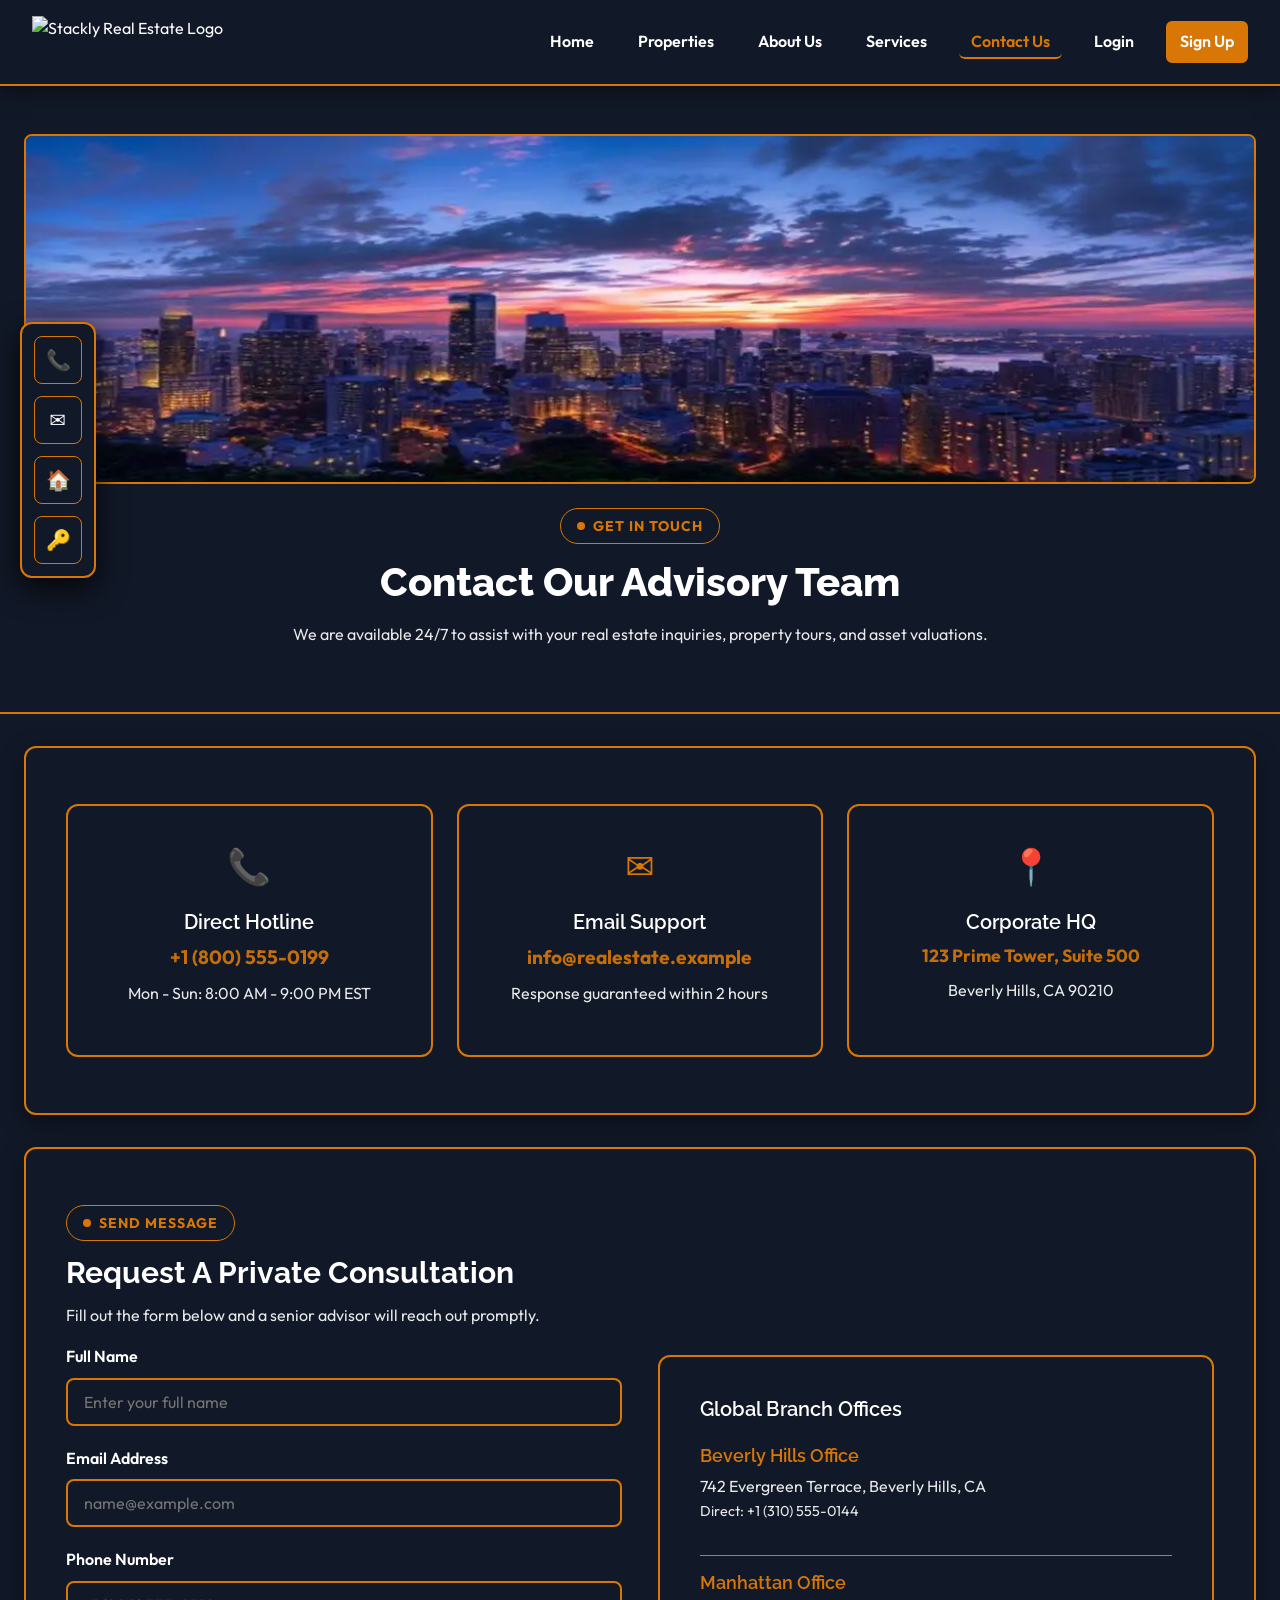
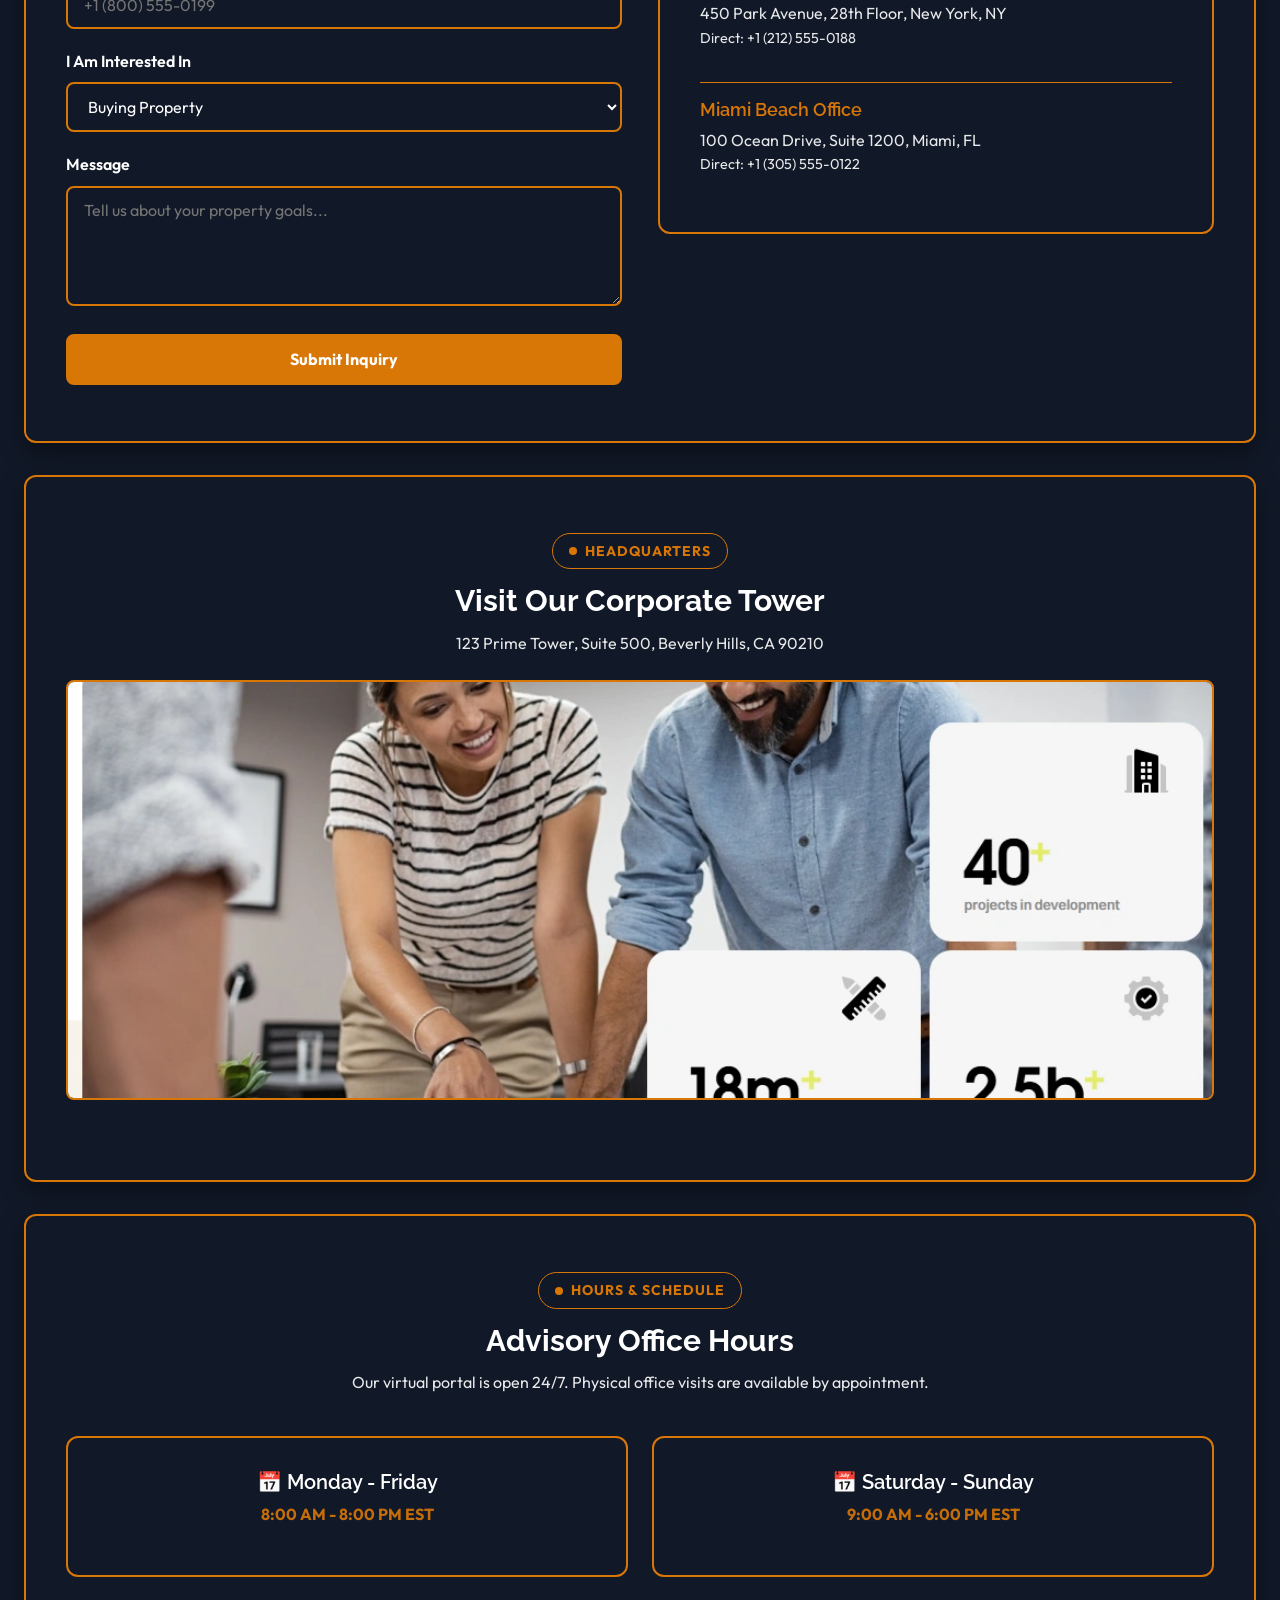
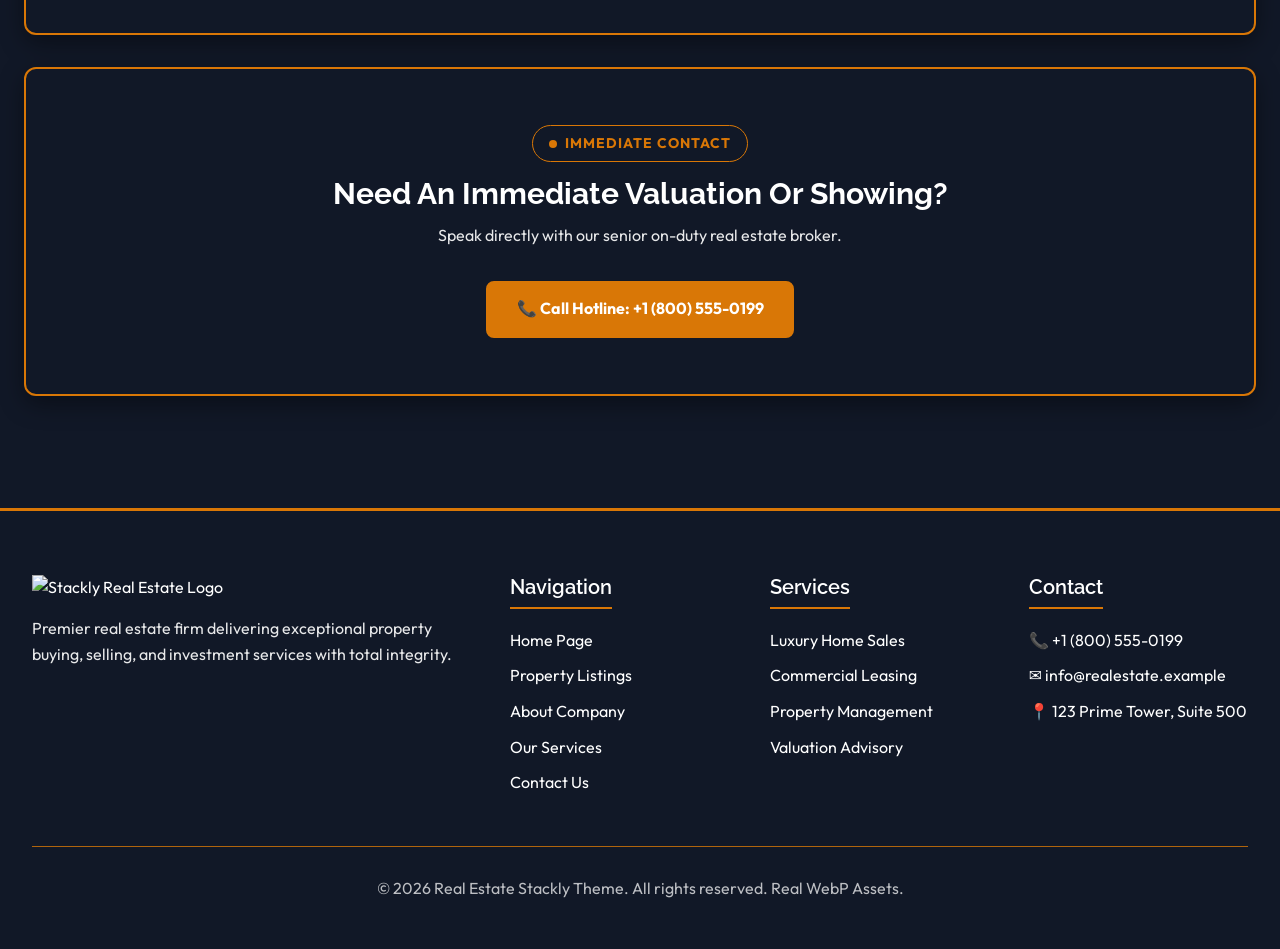
==== contact.html @ 2538681d "Add files via upload" ====
<!DOCTYPE html>
<html lang="en">
<head>
    <meta charset="UTF-8">
    <meta name="viewport" content="width=device-width, initial-scale=1.0">
    <title>Contact Us - Stackly Real Estate</title>
    <link rel="stylesheet" href="style.css">
</head>
<body>

<div class="site-wrapper">

    <!-- Left Dialer Menu -->
    <aside class="left-dialer-menu" aria-label="Quick Dialer & Navigation">
        <a href="tel:+18005550199" class="dialer-btn" aria-label="Call Us Now">
            📞
            <span class="tooltip">Dialer: +1 (800) 555-0199</span>
        </a>
        <a href="contact.html" class="dialer-btn" aria-label="Send Inquiry">
            ✉️
            <span class="tooltip">Send Inquiry</span>
        </a>
        <a href="properties.html" class="dialer-btn" aria-label="View Properties">
            🏠
            <span class="tooltip">Properties Listing</span>
        </a>
        <a href="login.html" class="dialer-btn" aria-label="Client Login">
            🔑
            <span class="tooltip">Client Portal</span>
        </a>
    </aside>

    <!-- SECTION 1: STICKY HEADER -->
    <header class="site-header">
        <div class="header-container">
            <a href="index.html">
                <img src="logo_0895.webp" alt="Stackly Real Estate Logo" class="site-logo-img">
            </a>

            <button class="mobile-nav-toggle" onclick="document.querySelector('.main-navigation').classList.toggle('is-open')" aria-label="Toggle Menu">☰</button>

            <nav class="main-navigation" aria-label="Primary Menu">
                <ul>
                    <li><a href="index.html">Home</a></li>
                    <li><a href="properties.html">Properties</a></li>
                    <li><a href="about.html">About Us</a></li>
                    <li><a href="services.html">Services</a></li>
                    <li><a href="contact.html" class="active">Contact Us</a></li>
                    <li><a href="login.html">Login</a></li>
                    <li><a href="signup.html" class="btn-primary">Sign Up</a></li>
                </ul>
            </nav>
        </div>
    </header>

    <!-- SECTION 2: PAGE HEADER BANNER WITH REAL WEBP HERO -->
    <section class="page-header-banner">
        <img src="images/contact_hero.webp" alt="Contact Hero" class="img-fluid" style="margin: 0 auto 1.5rem auto; max-height: 350px; width: 100%; object-fit: cover;">
        <div class="section-tag">
            <div></div>
            Get In Touch
        </div>
        <h1>Contact Our Advisory Team</h1>
        <p>We are available 24/7 to assist with your real estate inquiries, property tours, and asset valuations.</p>
    </section>

    <main class="site-main">

        <!-- SECTION 3: CONTACT INFO CARDS GRID BLOCK -->
        <section class="section-block">
            <div class="services-grid">
                <div class="service-card" style="text-align: center;">
                    <div class="why-card-icon">📞</div>
                    <h3>Direct Hotline</h3>
                    <p style="font-size: 1.2rem; font-weight: 700; color: var(--color-gold); margin-bottom: 0.5rem;">+1 (800) 555-0199</p>
                    <p>Mon - Sun: 8:00 AM - 9:00 PM EST</p>
                </div>

                <div class="service-card" style="text-align: center;">
                    <div class="why-card-icon">✉️</div>
                    <h3>Email Support</h3>
                    <p style="font-size: 1.2rem; font-weight: 700; color: var(--color-gold); margin-bottom: 0.5rem;">info@realestate.example</p>
                    <p>Response guaranteed within 2 hours</p>
                </div>

                <div class="service-card" style="text-align: center;">
                    <div class="why-card-icon">📍</div>
                    <h3>Corporate HQ</h3>
                    <p style="font-size: 1.1rem; font-weight: 700; color: var(--color-gold); margin-bottom: 0.5rem;">123 Prime Tower, Suite 500</p>
                    <p>Beverly Hills, CA 90210</p>
                </div>
            </div>
        </section>

        <!-- SECTION 4: CONTACT FORM & BRANCHES GRID BLOCK -->
        <section class="section-block">
            <div class="contact-grid">
                <div>
                    <div class="section-tag">
                        <div></div>
                        Send Message
                    </div>
                    <h2>Request A Private Consultation</h2>
                    <p>Fill out the form below and a senior advisor will reach out promptly.</p>
                    
                    <form action="#" method="POST" onsubmit="event.preventDefault(); alert('Thank you for contacting Real Estate Advisory! An agent will respond shortly.');">
                        <div class="form-group">
                            <label for="contact-fullname">Full Name</label>
                            <input type="text" id="contact-fullname" class="form-control" placeholder="Enter your full name" required>
                        </div>
                        <div class="form-group">
                            <label for="contact-email">Email Address</label>
                            <input type="email" id="contact-email" class="form-control" placeholder="name@example.com" required>
                        </div>
                        <div class="form-group">
                            <label for="contact-phone">Phone Number</label>
                            <input type="tel" id="contact-phone" class="form-control" placeholder="+1 (800) 555-0199" required>
                        </div>
                        <div class="form-group">
                            <label for="contact-interest">I Am Interested In</label>
                            <select id="contact-interest" class="form-control">
                                <option value="buy">Buying Property</option>
                                <option value="sell">Selling Property</option>
                                <option value="lease">Commercial Leasing</option>
                                <option value="invest">Investment Advisory</option>
                            </select>
                        </div>
                        <div class="form-group">
                            <label for="contact-message">Message</label>
                            <textarea id="contact-message" class="form-control" placeholder="Tell us about your property goals..." style="min-height: 120px;" required></textarea>
                        </div>
                        <button type="submit" class="btn-primary" style="width: 100%;">Submit Inquiry</button>
                    </form>
                </div>

                <div>
                    <div style="background-color: var(--color-black); border: 2px solid var(--color-gold); padding: 2.5rem; border-radius: var(--border-radius);">
                        <h3>Global Branch Offices</h3>
                        
                        <div style="margin-top: 1.5rem; border-bottom: 1px solid var(--color-gold); padding-bottom: 1rem;">
                            <h3 style="font-size: 1.1rem; color: var(--color-gold);">Beverly Hills Office</h3>
                            <p style="margin-bottom: 0;">742 Evergreen Terrace, Beverly Hills, CA</p>
                            <p style="font-size: 0.9rem;">Direct: +1 (310) 555-0144</p>
                        </div>

                        <div style="margin-top: 1rem; border-bottom: 1px solid var(--color-gold); padding-bottom: 1rem;">
                            <h3 style="font-size: 1.1rem; color: var(--color-gold);">Manhattan Office</h3>
                            <p style="margin-bottom: 0;">450 Park Avenue, 28th Floor, New York, NY</p>
                            <p style="font-size: 0.9rem;">Direct: +1 (212) 555-0188</p>
                        </div>

                        <div style="margin-top: 1rem;">
                            <h3 style="font-size: 1.1rem; color: var(--color-gold);">Miami Beach Office</h3>
                            <p style="margin-bottom: 0;">100 Ocean Drive, Suite 1200, Miami, FL</p>
                            <p style="font-size: 0.9rem;">Direct: +1 (305) 555-0122</p>
                        </div>
                    </div>
                </div>
            </div>
        </section>

        <!-- SECTION 5: OFFICE BUILDING SHOWCASE (REAL WEBP IMAGE) -->
        <section class="section-block" style="text-align: center;">
            <div class="section-tag">
                <div></div>
                Headquarters
            </div>
            <h2>Visit Our Corporate Tower</h2>
            <p>123 Prime Tower, Suite 500, Beverly Hills, CA 90210</p>
            <img src="images/bigb.webp" alt="Corporate Headquarters Tower" class="img-fluid" style="margin: 1.5rem auto; max-height: 420px; width: 100%; object-fit: cover;">
        </section>

        <!-- SECTION 6: OFFICE HOURS -->
        <section class="section-block">
            <div class="section-title-wrap">
                <div class="section-tag">
                    <div></div>
                    Hours & Schedule
                </div>
                <h2>Advisory Office Hours</h2>
                <p>Our virtual portal is open 24/7. Physical office visits are available by appointment.</p>
            </div>

            <div class="services-grid">
                <div class="service-card" style="text-align: center;">
                    <h3>📅 Monday - Friday</h3>
                    <p style="color: var(--color-gold); font-weight: 700;">8:00 AM - 8:00 PM EST</p>
                </div>
                <div class="service-card" style="text-align: center;">
                    <h3>📅 Saturday - Sunday</h3>
                    <p style="color: var(--color-gold); font-weight: 700;">9:00 AM - 6:00 PM EST</p>
                </div>
            </div>
        </section>

        <!-- SECTION 7: EMERGENCY HOTLINE -->
        <section class="section-block" style="text-align: center;">
            <div class="section-tag">
                <div></div>
                Immediate Contact
            </div>
            <h2>Need An Immediate Valuation Or Showing?</h2>
            <p>Speak directly with our senior on-duty real estate broker.</p>
            <a href="tel:+18005550199" class="btn-primary" style="margin-top: 1rem;">📞 Call Hotline: +1 (800) 555-0199</a>
        </section>

    </main>

    <!-- SECTION 8: SITE FOOTER WITH logo_0895.webp -->
    <footer class="site-footer">
        <div class="footer-container">
            <div class="footer-col">
                <a href="index.html">
                    <img src="logo_0895.webp" alt="Stackly Real Estate Logo" class="footer-logo-img">
                </a>
                <p>Premier real estate firm delivering exceptional property buying, selling, and investment services with total integrity.</p>
            </div>

            <div class="footer-col">
                <h3>Navigation</h3>
                <ul>
                    <li><a href="index.html">Home Page</a></li>
                    <li><a href="properties.html">Property Listings</a></li>
                    <li><a href="about.html">About Company</a></li>
                    <li><a href="services.html">Our Services</a></li>
                    <li><a href="contact.html">Contact Us</a></li>
                </ul>
            </div>

            <div class="footer-col">
                <h3>Services</h3>
                <ul>
                    <li><a href="services.html">Luxury Home Sales</a></li>
                    <li><a href="services.html">Commercial Leasing</a></li>
                    <li><a href="services.html">Property Management</a></li>
                    <li><a href="services.html">Valuation Advisory</a></li>
                </ul>
            </div>

            <div class="footer-col">
                <h3>Contact</h3>
                <ul>
                    <li><a href="tel:+18005550199">📞 +1 (800) 555-0199</a></li>
                    <li><a href="mailto:info@realestate.example">✉️ info@realestate.example</a></li>
                    <li><a href="contact.html">📍 123 Prime Tower, Suite 500</a></li>
                </ul>
            </div>
        </div>

        <div class="footer-bottom">
            <p>&copy; 2026 Real Estate Stackly Theme. All rights reserved. Real WebP Assets.</p>
        </div>
    </footer>

</div>

</body>
</html>
---- style.css ----
/*
Theme Name: Real Estate Stackly Gold Theme
Theme URI: https://example.com/realestate-theme
Author: Antigravity AI
Description: Multi-page real estate theme strictly using 3 colors (Black #111827, White #FFFFFF, Gold #D97706), Outfit/Raleway fonts, logo_0895.webp, PNG images, sticky header, left dialer, and 320px screen width mobile responsiveness.
Version: 5.0.0
License: GNU General Public License v2 or later
Text Domain: realestate-theme
*/

/* ==========================================================================
   1. GOOGLE FONTS & STRICT 3-COLOR VARIABLES (NO GREEN)
   ========================================================================== */
@import url('https://fonts.googleapis.com/css2?family=Outfit:wght@300;400;500;600;700;800&family=Raleway:wght@600;700;800;900&display=swap');

:root {
  /* STRICT 3-COLOR PALETTE ONLY (Black, White, Gold) */
  --color-black: #111827;
  --color-black-card: #1f2937;
  --color-white: #ffffff;
  --color-gold: #d97706;

  /* FONTS */
  --font-heading: 'Raleway', system-ui, -apple-system, sans-serif;
  --font-body: 'Outfit', system-ui, -apple-system, sans-serif;

  /* UNIFORM TYPOGRAPHY SIZES */
  --font-size-h1: 2.5rem;   /* 40px */
  --font-size-h2: 1.85rem;  /* 30px */
  --font-size-h3: 1.25rem;  /* 20px */
  --font-size-p: 1.0rem;    /* 16px */
  --font-size-small: 0.875rem; /* 14px */

  /* LAYOUT SPACING */
  --section-padding: 3.5rem 1.5rem;
  --section-gap: 2rem;
  --border-radius: 12px;
  --transition-smooth: all 0.3s cubic-bezier(0.4, 0, 0.2, 1);
}

/* ==========================================================================
   2. KEYFRAME ANIMATIONS ENGINE
   ========================================================================== */
@keyframes fadeInUp {
  from {
    opacity: 0;
    transform: translateY(24px);
  }
  to {
    opacity: 1;
    transform: translateY(0);
  }
}

@keyframes glowPulse {
  0%, 100% {
    box-shadow: 0 0 10px rgba(217, 119, 6, 0.3);
  }
  50% {
    box-shadow: 0 0 25px rgba(217, 119, 6, 0.7);
  }
}

.animate-fade-in {
  animation: fadeInUp 0.8s cubic-bezier(0.4, 0, 0.2, 1) forwards;
}

.animate-glow {
  animation: glowPulse 3s infinite ease-in-out;
}

.hover-lift {
  transition: var(--transition-smooth);
}

.hover-lift:hover {
  transform: translateY(-6px);
  box-shadow: 0 14px 30px rgba(217, 119, 6, 0.3);
}

/* ==========================================================================
   3. RESET & STRICT 3-COLOR PSEUDO-CLASS ENFORCEMENT
   ========================================================================== */
* {
  box-sizing: border-box;
  margin: 0;
  padding: 0;
  font-family: var(--font-body);
}

html {
  scroll-behavior: smooth;
}

body {
  background-color: var(--color-black);
  color: var(--color-white);
  line-height: 1.6;
  font-size: var(--font-size-p);
  overflow-x: hidden;
  position: relative;
  width: 100%;
}

/* TRANSPARENT STACKLY LOGO BACKGROUND WATERMARK */
body::before {
  content: "";
  position: fixed;
  top: 50%;
  left: 50%;
  transform: translate(-50%, -50%);
  width: 900px;
  height: 900px;
  background-image: url('logo_0895.webp');
  background-repeat: no-repeat;
  background-position: center;
  background-size: contain;
  opacity: 0.04;
  pointer-events: none;
  z-index: 0;
}

.site-wrapper {
  position: relative;
  z-index: 1;
  width: 100%;
  overflow-x: hidden;
}

/* Typography Hierarchy */
h1, h2, h3, h4, h5, h6 {
  font-family: var(--font-heading);
  line-height: 1.2;
}

h1 {
  font-size: var(--font-size-h1);
  font-weight: 800;
  color: var(--color-white);
  margin-bottom: 1rem;
}

h2 {
  font-size: var(--font-size-h2);
  font-weight: 700;
  color: var(--color-white);
  margin-bottom: 0.75rem;
}

h3 {
  font-size: var(--font-size-h3);
  font-weight: 600;
  color: var(--color-white);
  margin-bottom: 0.5rem;
}

p {
  font-size: var(--font-size-p);
  color: var(--color-white);
  opacity: 0.9;
  margin-bottom: 1rem;
}

a {
  color: var(--color-white);
  text-decoration: none;
  transition: var(--transition-smooth);
}

a:hover, a:active {
  color: var(--color-gold);
}

a:focus, button:focus, input:focus, textarea:focus, select:focus {
  outline: 2px solid var(--color-gold) !important;
  outline-offset: 2px;
}

/* Buttons */
.btn-primary, .theme-btn {
  display: inline-block;
  background-color: var(--color-gold);
  color: var(--color-white);
  padding: 0.85rem 1.8rem;
  border-radius: 8px;
  font-weight: 700;
  font-size: var(--font-size-p);
  border: 2px solid var(--color-gold);
  cursor: pointer;
  transition: var(--transition-smooth);
  text-align: center;
}

.btn-primary:hover, .btn-primary:active, .theme-btn:hover {
  background-color: var(--color-black);
  color: var(--color-white);
  border-color: var(--color-gold);
  transform: translateY(-2px);
}

.btn-secondary {
  display: inline-block;
  background-color: var(--color-black);
  color: var(--color-white);
  padding: 0.85rem 1.8rem;
  border-radius: 8px;
  font-weight: 700;
  font-size: var(--font-size-p);
  border: 2px solid var(--color-white);
  cursor: pointer;
  transition: var(--transition-smooth);
  text-align: center;
}

.btn-secondary:hover, .btn-secondary:active {
  background-color: var(--color-gold);
  color: var(--color-white);
  border-color: var(--color-gold);
  transform: translateY(-2px);
}

/* ==========================================================================
   4. STICKY HEADER & LOGO_0895.WEBP
   ========================================================================== */
.site-header {
  position: sticky;
  top: 0;
  z-index: 1000;
  background-color: var(--color-black);
  border-bottom: 2px solid var(--color-gold);
  box-shadow: 0 4px 20px rgba(0, 0, 0, 0.5);
  width: 100%;
}

.header-container {
  max-width: 1280px;
  margin: 0 auto;
  padding: 1rem 2rem;
  display: flex;
  justify-content: space-between;
  align-items: center;
}

.site-logo-img {
  height: 52px;
  width: auto;
  display: block;
  transition: var(--transition-smooth);
}

.site-logo-img:hover {
  opacity: 0.9;
  transform: scale(1.03);
}

.main-navigation ul {
  display: flex;
  list-style: none;
  gap: 1.25rem;
  align-items: center;
}

.main-navigation a {
  font-size: var(--font-size-p);
  font-weight: 600;
  color: var(--color-white);
  padding: 6px 12px;
  border-radius: 6px;
}

.main-navigation a:hover,
.main-navigation a.active {
  color: var(--color-gold);
  background-color: var(--color-black);
  border-bottom: 2px solid var(--color-gold);
}

.mobile-nav-toggle {
  display: none;
  background: transparent;
  border: 2px solid var(--color-gold);
  color: var(--color-white);
  font-size: 1.5rem;
  padding: 6px 12px;
  border-radius: 6px;
  cursor: pointer;
}

/* ==========================================================================
   5. LEFT-SIDE HOME MENU / QUICK DIALER
   ========================================================================== */
.left-dialer-menu {
  position: fixed;
  left: 20px;
  top: 50%;
  transform: translateY(-50%);
  z-index: 999;
  display: flex;
  flex-direction: column;
  gap: 12px;
  background-color: var(--color-black);
  padding: 12px;
  border-radius: 12px;
  border: 2px solid var(--color-gold);
  box-shadow: 0 10px 30px rgba(0, 0, 0, 0.8);
}

.dialer-btn {
  width: 48px;
  height: 48px;
  background-color: var(--color-black);
  color: var(--color-white);
  border: 1px solid var(--color-gold);
  border-radius: 8px;
  display: flex;
  align-items: center;
  justify-content: center;
  font-size: 1.25rem;
  transition: var(--transition-smooth);
  position: relative;
}

.dialer-btn:hover, .dialer-btn:active, .dialer-btn:focus {
  background-color: var(--color-gold);
  color: var(--color-white);
}

.dialer-btn .tooltip {
  position: absolute;
  left: 60px;
  background-color: var(--color-black);
  color: var(--color-white);
  padding: 6px 12px;
  border-radius: 6px;
  font-size: var(--font-size-small);
  white-space: nowrap;
  opacity: 0;
  visibility: hidden;
  transition: var(--transition-smooth);
  border: 1px solid var(--color-gold);
  pointer-events: none;
}

.dialer-btn:hover .tooltip {
  opacity: 1;
  visibility: visible;
}

/* ==========================================================================
   6. SECTION BLOCKS & PNG IMAGES
   ========================================================================== */
.page-header-banner {
  background-color: var(--color-black);
  border-bottom: 2px solid var(--color-gold);
  padding: 3rem 1.5rem;
  text-align: center;
}

.site-main {
  max-width: 1280px;
  margin: 0 auto;
  padding: var(--section-gap) 1.5rem;
}

.section-block {
  background-color: var(--color-black);
  padding: 3.5rem 2.5rem;
  border-radius: var(--border-radius);
  margin-bottom: var(--section-gap);
  border: 2px solid var(--color-gold);
  box-shadow: 0 8px 24px rgba(0, 0, 0, 0.4);
  position: relative;
  overflow: hidden;
}

.section-tag {
  display: inline-flex;
  align-items: center;
  gap: 8px;
  background-color: var(--color-black);
  color: var(--color-gold);
  padding: 6px 16px;
  border-radius: 20px;
  font-size: var(--font-size-small);
  font-weight: 700;
  text-transform: uppercase;
  letter-spacing: 1px;
  margin-bottom: 14px;
  border: 1px solid var(--color-gold);
}

.section-tag div {
  width: 8px;
  height: 8px;
  background-color: var(--color-gold);
  border-radius: 50%;
}

.section-title-wrap {
  text-align: center;
  max-width: 750px;
  margin: 0 auto 2.5rem auto;
}

.img-fluid {
  max-width: 100%;
  height: auto;
  border-radius: 8px;
  border: 2px solid var(--color-gold);
  display: block;
}

.card-img-top {
  width: 100%;
  height: 230px;
  object-fit: cover;
  border-bottom: 2px solid var(--color-gold);
}

/* GRIDS */
.properties-grid, .categories-grid, .news-grid {
  display: grid;
  grid-template-columns: repeat(auto-fit, minmax(300px, 1fr));
  gap: 24px;
}

.featured-property-card, .property-card, .category-card, .news-card {
  background-color: var(--color-black);
  border: 2px solid var(--color-gold);
  border-radius: var(--border-radius);
  overflow: hidden;
  transition: var(--transition-smooth);
  display: flex;
  flex-direction: column;
}

.featured-property-card:hover, .property-card:hover, .category-card:hover, .news-card:hover {
  transform: translateY(-6px);
  box-shadow: 0 12px 30px rgba(217, 119, 6, 0.3);
}

.property-info {
  padding: 1.5rem;
  display: flex;
  flex-direction: column;
  flex: 1;
}

.property-location {
  display: flex;
  align-items: center;
  gap: 8px;
  color: var(--color-gold);
  font-weight: 600;
  font-size: var(--font-size-small);
  margin-bottom: 10px;
}

.property-spec-grid, .property-specs {
  display: grid;
  grid-template-columns: repeat(4, 1fr);
  gap: 8px;
  background-color: var(--color-black-card);
  padding: 10px;
  border-radius: 6px;
  margin-bottom: 1rem;
  border: 1px solid var(--color-gold);
  text-align: center;
  font-size: var(--font-size-small);
}

.property-price {
  font-size: 1.5rem;
  font-weight: 800;
  color: var(--color-gold);
  margin-bottom: 0.5rem;
}

.property-view-btn {
  display: inline-flex;
  align-items: center;
  justify-content: center;
  gap: 8px;
  width: 100%;
  background-color: var(--color-gold);
  color: var(--color-white);
  padding: 10px 16px;
  border-radius: 6px;
  font-weight: 700;
  margin-top: 10px;
}

.property-view-btn:hover {
  background-color: var(--color-black);
  color: var(--color-white);
}

.why-choose-grid, .services-grid {
  display: grid;
  grid-template-columns: repeat(auto-fit, minmax(260px, 1fr));
  gap: 24px;
}

.why-choose-card, .service-card {
  background-color: var(--color-black);
  padding: 2rem;
  border-radius: var(--border-radius);
  border: 2px solid var(--color-gold);
  transition: var(--transition-smooth);
}

.why-choose-card:hover, .service-card:hover {
  transform: translateY(-4px);
  box-shadow: 0 10px 25px rgba(217, 119, 6, 0.25);
}

.why-card-icon {
  font-size: 2.2rem;
  color: var(--color-gold);
  margin-bottom: 1rem;
}

.process-wrapper {
  display: grid;
  grid-template-columns: repeat(auto-fit, minmax(180px, 1fr));
  gap: 20px;
  position: relative;
  margin-top: 2rem;
}

.process-item {
  background-color: var(--color-black);
  border: 2px solid var(--color-gold);
  padding: 2rem 1.25rem;
  border-radius: var(--border-radius);
  text-align: center;
  transition: var(--transition-smooth);
}

.process-item:hover {
  transform: translateY(-4px);
}

.process-icon {
  font-size: 2.5rem;
  color: var(--color-gold);
  margin-bottom: 1rem;
}

.team-grid {
  display: grid;
  grid-template-columns: repeat(auto-fit, minmax(240px, 1fr));
  gap: 24px;
}

.team-card {
  background-color: var(--color-black);
  border: 2px solid var(--color-gold);
  border-radius: var(--border-radius);
  overflow: hidden;
  text-align: center;
  transition: var(--transition-smooth);
}

.team-card:hover {
  transform: translateY(-6px);
  box-shadow: 0 12px 30px rgba(217, 119, 6, 0.3);
}

.team-image img {
  width: 100%;
  height: 250px;
  object-fit: cover;
  border-bottom: 2px solid var(--color-gold);
}

.team-content {
  padding: 1.5rem;
}

.team-content span {
  color: var(--color-gold);
  font-weight: 600;
  display: block;
  margin-bottom: 1rem;
}

.team-social {
  display: flex;
  justify-content: center;
  gap: 12px;
}

.team-social a {
  width: 36px;
  height: 36px;
  border: 1px solid var(--color-gold);
  border-radius: 50%;
  display: flex;
  align-items: center;
  justify-content: center;
}

.team-social a:hover {
  background-color: var(--color-gold);
  color: var(--color-white);
}

.about-grid, .contact-grid, .auth-grid {
  display: grid;
  grid-template-columns: 1fr 1fr;
  gap: 36px;
  align-items: center;
}

.auth-container {
  max-width: 500px;
  margin: 0 auto;
  background-color: var(--color-black);
  border: 2px solid var(--color-gold);
  border-radius: var(--border-radius);
  padding: 2.5rem;
  box-shadow: 0 10px 30px rgba(217, 119, 6, 0.2);
}

.form-group {
  margin-bottom: 1.25rem;
}

.form-group label {
  display: block;
  margin-bottom: 0.5rem;
  font-weight: 600;
}

.form-control {
  width: 100%;
  padding: 12px 16px;
  background-color: var(--color-black);
  color: var(--color-white);
  border: 2px solid var(--color-gold);
  border-radius: 8px;
  font-size: var(--font-size-p);
  transition: var(--transition-smooth);
}

.form-control:focus {
  background-color: var(--color-black);
  color: var(--color-white);
  border-color: var(--color-gold);
}

.role-selector {
  display: flex;
  gap: 10px;
  margin-bottom: 1.5rem;
}

.role-option {
  flex: 1;
  text-align: center;
  padding: 10px;
  border: 2px solid var(--color-gold);
  border-radius: 8px;
  cursor: pointer;
  font-weight: 700;
  transition: var(--transition-smooth);
}

.role-option.active, .role-option:hover {
  background-color: var(--color-gold);
  color: var(--color-white);
}

/* ==========================================================================
   7. FOOTER
   ========================================================================== */
.site-footer {
  background-color: var(--color-black);
  border-top: 3px solid var(--color-gold);
  padding: 4rem 2rem 2rem 2rem;
  margin-top: 3rem;
}

.footer-container {
  max-width: 1280px;
  margin: 0 auto;
  display: grid;
  grid-template-columns: 2fr 1fr 1fr 1fr;
  gap: 40px;
  margin-bottom: 2.5rem;
}

.footer-logo-img {
  height: 60px;
  width: auto;
  margin-bottom: 1rem;
}

.footer-col h3 {
  color: var(--color-white);
  margin-bottom: 1.2rem;
  border-bottom: 2px solid var(--color-gold);
  padding-bottom: 8px;
  display: inline-block;
}

.footer-col ul {
  list-style: none;
}

.footer-col ul li {
  margin-bottom: 10px;
}

.footer-col a:hover {
  color: var(--color-gold);
}

.footer-bottom {
  max-width: 1280px;
  margin: 0 auto;
  text-align: center;
  padding-top: 1.8rem;
  border-top: 1px solid var(--color-gold);
  font-size: var(--font-size-small);
  opacity: 0.8;
}

/* ==========================================================================
   8. MOBILE RESPONSIVE BREAKPOINTS (320px START SCREEN FOR ALL PAGES)
   ========================================================================== */
@media (max-width: 1024px) {
  .footer-container, .about-grid, .contact-grid, .auth-grid {
    grid-template-columns: 1fr;
  }
}

@media (max-width: 768px) {
  .main-navigation {
    display: none;
  }
  .main-navigation.is-open {
    display: block;
    position: absolute;
    top: 100%;
    left: 0;
    right: 0;
    background-color: var(--color-black);
    border-bottom: 2px solid var(--color-gold);
    padding: 1.5rem;
  }
  .main-navigation.is-open ul {
    flex-direction: column;
    gap: 1rem;
  }
  .mobile-nav-toggle {
    display: block;
  }
  .left-dialer-menu {
    bottom: 15px;
    top: auto;
    left: 50%;
    transform: translateX(-50%);
    flex-direction: row;
    width: auto;
    padding: 8px;
  }
  .dialer-btn .tooltip {
    display: none;
  }
}

/* 480px and 320px Screen Width Mobile Responsiveness */
@media (max-width: 480px) {
  :root {
    --font-size-h1: 1.75rem;
    --font-size-h2: 1.4rem;
    --font-size-h3: 1.15rem;
    --font-size-p: 0.95rem;
  }

  .header-container {
    padding: 0.6rem 1rem;
  }

  .site-logo-img {
    height: 42px;
  }

  .section-block {
    padding: 2rem 1.2rem;
  }

  .properties-grid, .categories-grid, .news-grid, .why-choose-grid, .services-grid, .team-grid {
    grid-template-columns: 1fr;
  }

  .property-spec-grid {
    grid-template-columns: repeat(2, 1fr);
  }

  .process-wrapper {
    grid-template-columns: 1fr;
  }

  .auth-container {
    padding: 1.5rem 1rem;
  }
}

@media (max-width: 360px) {
  :root {
    --font-size-h1: 1.5rem;
    --font-size-h2: 1.25rem;
  }

  .section-block {
    padding: 1.5rem 0.8rem;
    border-radius: 8px;
  }

  .btn-primary, .btn-secondary, .theme-btn {
    padding: 0.75rem 1.2rem;
    font-size: 0.9rem;
    width: 100%;
  }

  .property-spec-grid {
    grid-template-columns: 1fr;
  }

  .left-dialer-menu {
    gap: 6px;
    padding: 6px;
  }

  .dialer-btn {
    width: 40px;
    height: 40px;
    font-size: 1rem;
  }
}
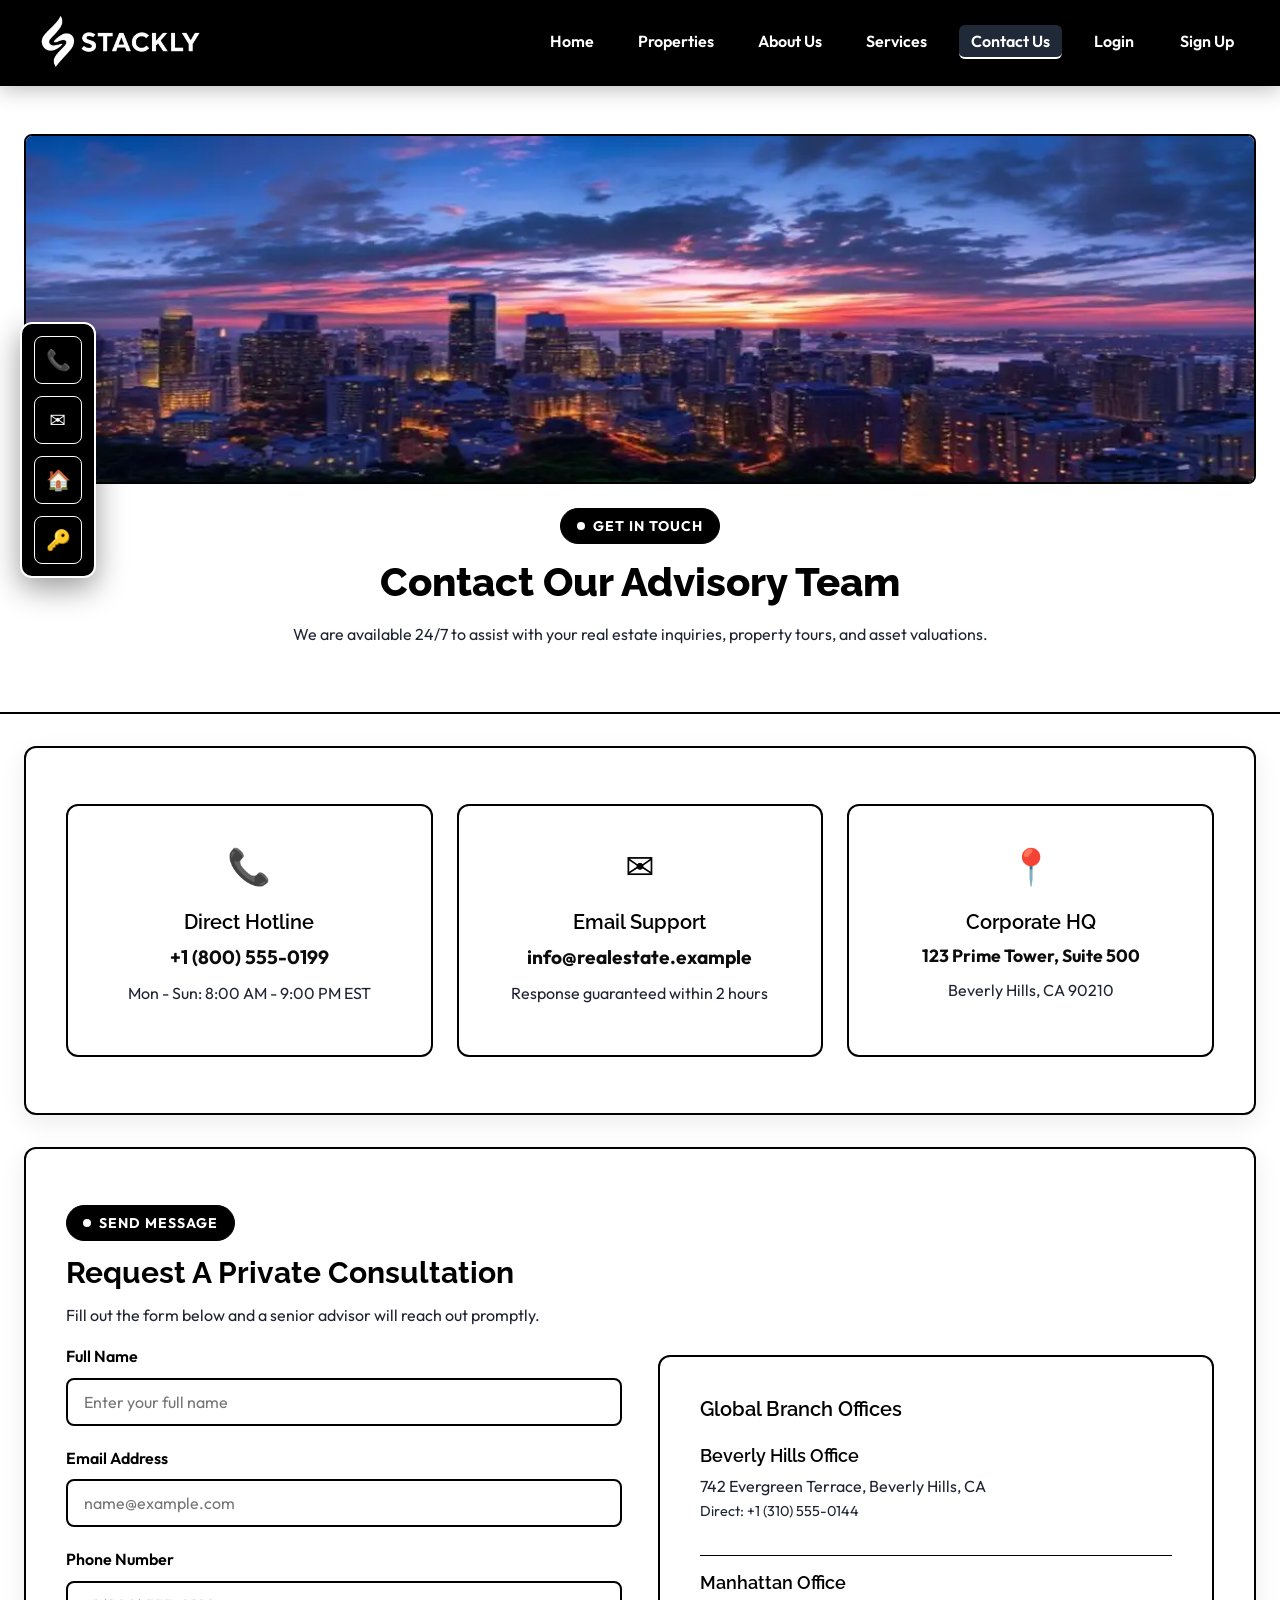
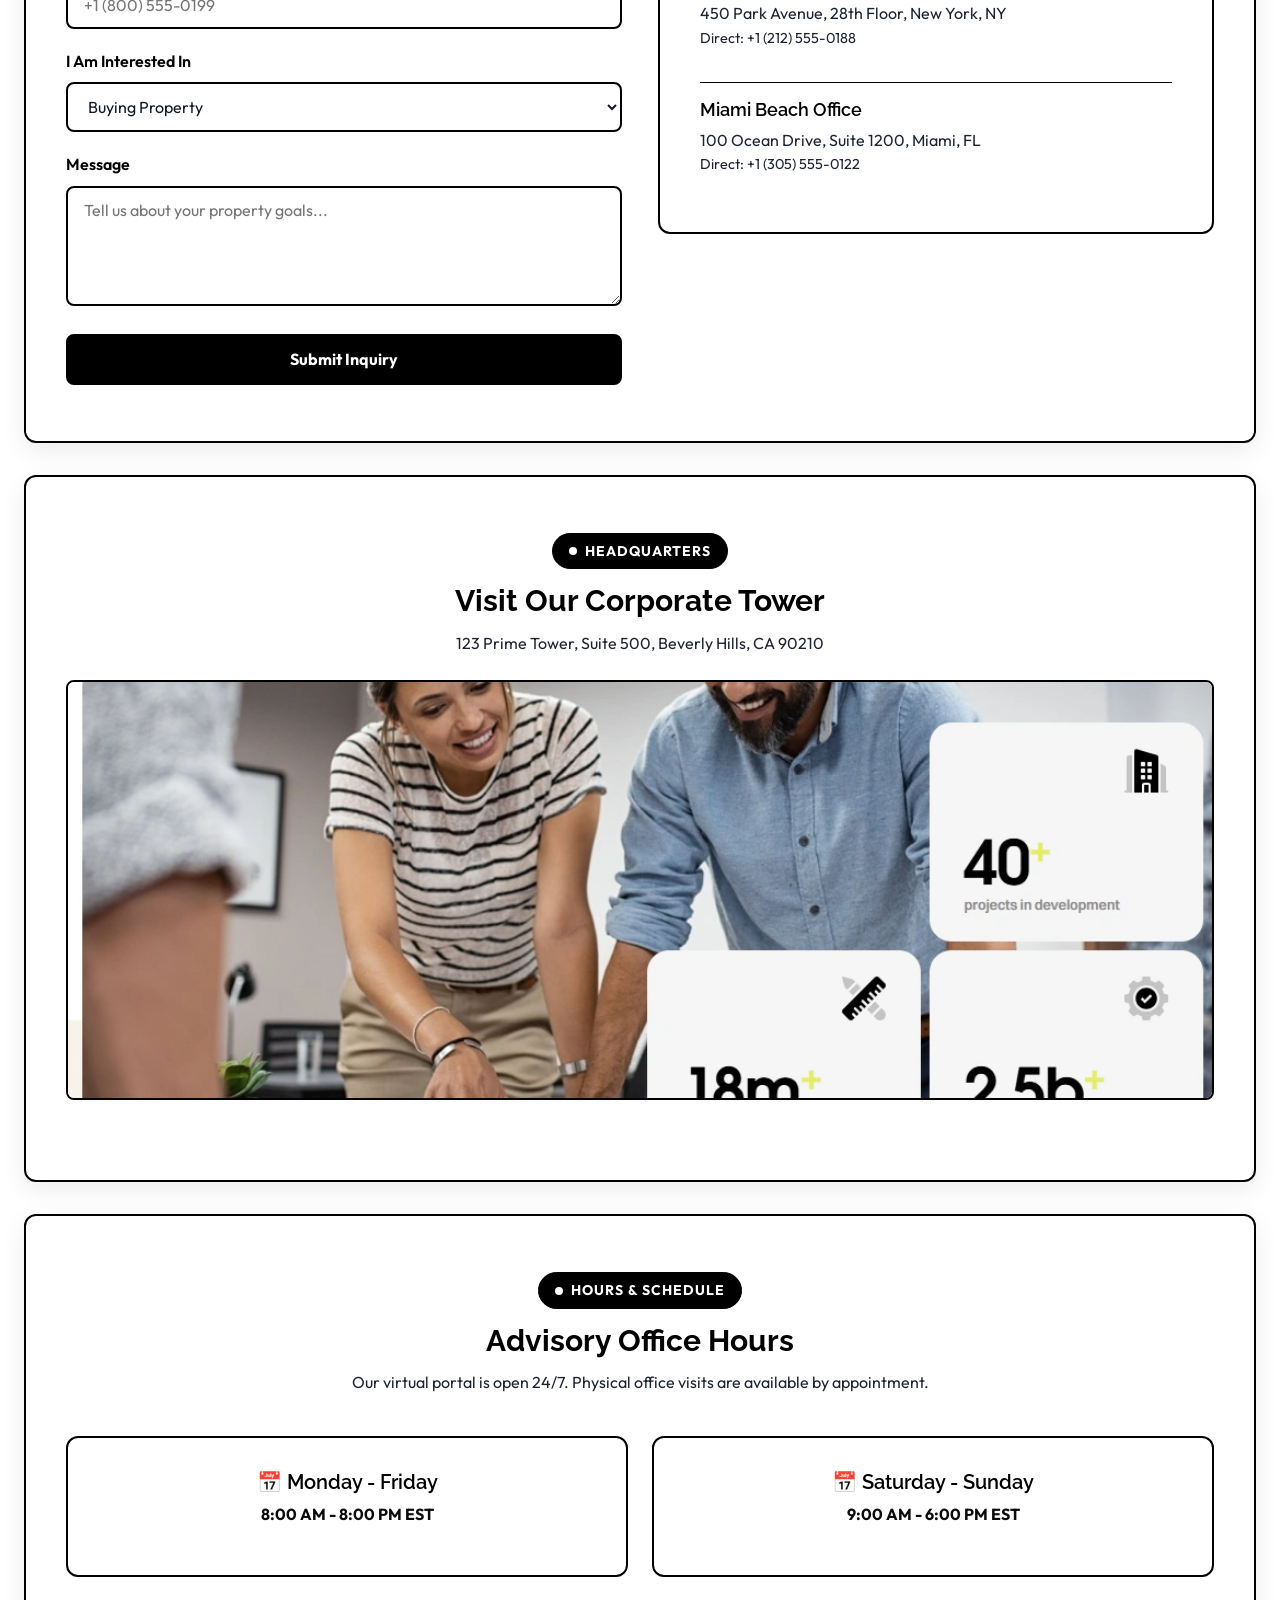
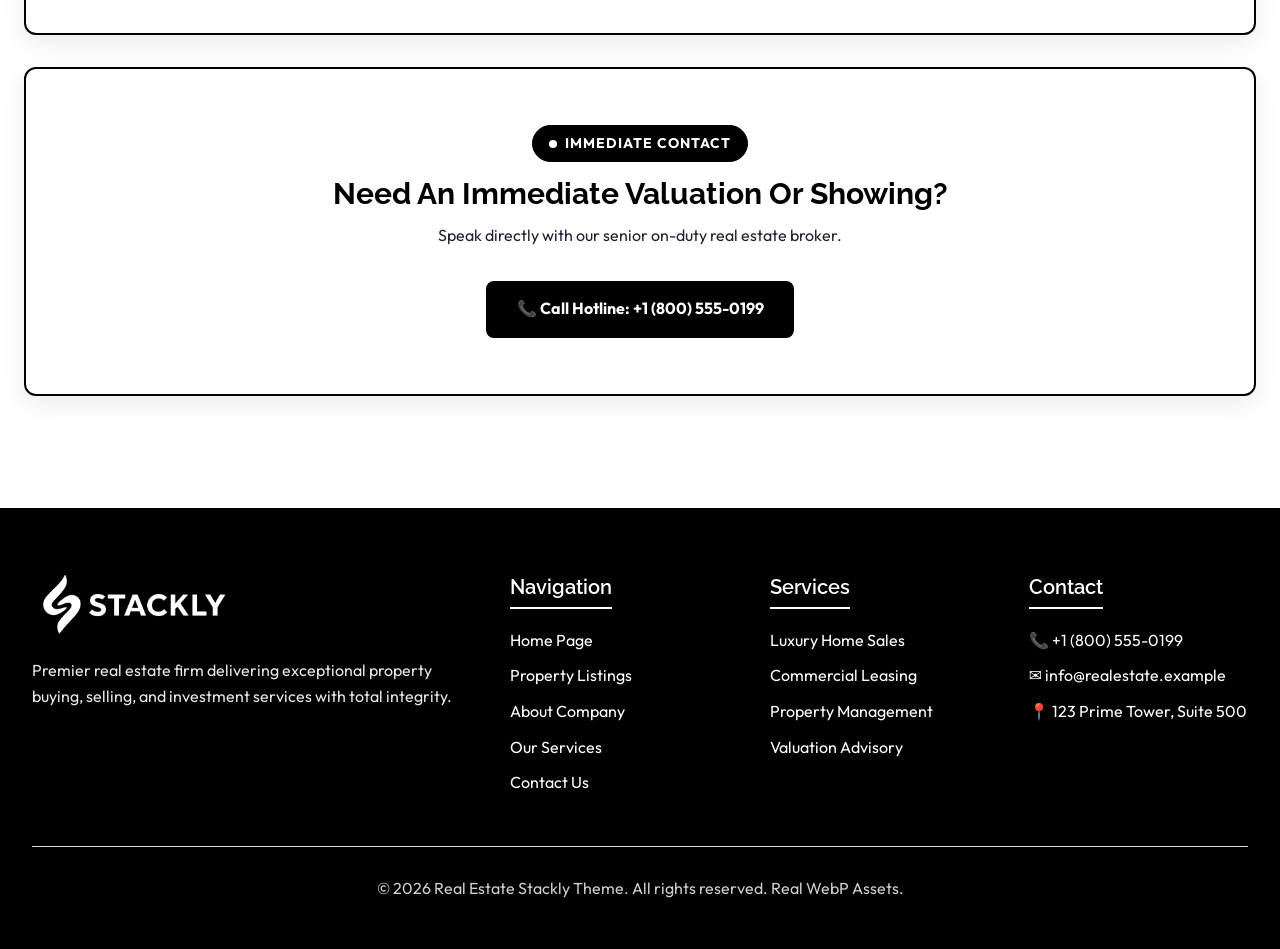
==== commit 574353fb: "Add files via upload" ====
--- a/contact.html
+++ b/contact.html
@@ -133,27 +133,26 @@
                     </form>
                 </div>
 
-                <div>
-                    <div style="background-color: var(--color-black); border: 2px solid var(--color-gold); padding: 2.5rem; border-radius: var(--border-radius);">
-                        <h3>Global Branch Offices</h3>
-                        
-                        <div style="margin-top: 1.5rem; border-bottom: 1px solid var(--color-gold); padding-bottom: 1rem;">
-                            <h3 style="font-size: 1.1rem; color: var(--color-gold);">Beverly Hills Office</h3>
-                            <p style="margin-bottom: 0;">742 Evergreen Terrace, Beverly Hills, CA</p>
-                            <p style="font-size: 0.9rem;">Direct: +1 (310) 555-0144</p>
-                        </div>
-
-                        <div style="margin-top: 1rem; border-bottom: 1px solid var(--color-gold); padding-bottom: 1rem;">
-                            <h3 style="font-size: 1.1rem; color: var(--color-gold);">Manhattan Office</h3>
-                            <p style="margin-bottom: 0;">450 Park Avenue, 28th Floor, New York, NY</p>
-                            <p style="font-size: 0.9rem;">Direct: +1 (212) 555-0188</p>
-                        </div>
-
-                        <div style="margin-top: 1rem;">
-                            <h3 style="font-size: 1.1rem; color: var(--color-gold);">Miami Beach Office</h3>
-                            <p style="margin-bottom: 0;">100 Ocean Drive, Suite 1200, Miami, FL</p>
-                            <p style="font-size: 0.9rem;">Direct: +1 (305) 555-0122</p>
-                        </div>
+                <!-- BRANCH LOCATIONS BOX -->
+                <div style="background-color: var(--color-card-bg); border: 2px solid var(--color-black); padding: 2.5rem; border-radius: var(--border-radius);">
+                    <h3 style="color: var(--color-black);">Global Branch Offices</h3>
+                    
+                    <div style="margin-top: 1.5rem; border-bottom: 1px solid var(--color-black); padding-bottom: 1rem;">
+                        <h3 style="font-size: 1.1rem; color: var(--color-black);">Beverly Hills Office</h3>
+                        <p style="margin-bottom: 0;">742 Evergreen Terrace, Beverly Hills, CA</p>
+                        <p style="font-size: 0.9rem;">Direct: +1 (310) 555-0144</p>
+                    </div>
+
+                    <div style="margin-top: 1rem; border-bottom: 1px solid var(--color-black); padding-bottom: 1rem;">
+                        <h3 style="font-size: 1.1rem; color: var(--color-black);">Manhattan Office</h3>
+                        <p style="margin-bottom: 0;">450 Park Avenue, 28th Floor, New York, NY</p>
+                        <p style="font-size: 0.9rem;">Direct: +1 (212) 555-0188</p>
+                    </div>
+
+                    <div style="margin-top: 1rem;">
+                        <h3 style="font-size: 1.1rem; color: var(--color-black);">Miami Beach Office</h3>
+                        <p style="margin-bottom: 0;">100 Ocean Drive, Suite 1200, Miami, FL</p>
+                        <p style="font-size: 0.9rem;">Direct: +1 (305) 555-0122</p>
                     </div>
                 </div>
             </div>
--- a/style.css
+++ b/style.css
@@ -1,24 +1,36 @@
 /*
-Theme Name: Real Estate Stackly Gold Theme
+Theme Name: Real Estate Stackly Theme (White Page, Black Header & Footer)
 Theme URI: https://example.com/realestate-theme
 Author: Antigravity AI
-Description: Multi-page real estate theme strictly using 3 colors (Black #111827, White #FFFFFF, Gold #D97706), Outfit/Raleway fonts, logo_0895.webp, PNG images, sticky header, left dialer, and 320px screen width mobile responsiveness.
-Version: 5.0.0
+Description: Multi-page real estate theme strictly using Black and White colors. White background for all pages and sections, solid Black sticky header and footer, Outfit/Raleway fonts, logo_0895.webp, PNG images, left dialer, and 320px screen width mobile responsiveness.
+Version: 7.0.0
 License: GNU General Public License v2 or later
 Text Domain: realestate-theme
 */
 
 /* ==========================================================================
-   1. GOOGLE FONTS & STRICT 3-COLOR VARIABLES (NO GREEN)
+   1. GOOGLE FONTS & COLOR VARIABLES
    ========================================================================== */
 @import url('https://fonts.googleapis.com/css2?family=Outfit:wght@300;400;500;600;700;800&family=Raleway:wght@600;700;800;900&display=swap');
 
 :root {
-  /* STRICT 3-COLOR PALETTE ONLY (Black, White, Gold) */
-  --color-black: #111827;
-  --color-black-card: #1f2937;
+  /* COLOR PALETTE: Pure White Page Backgrounds, Solid Black Header/Footer & Accents */
+  --color-page-bg: #ffffff;
+  --color-card-bg: #ffffff;
+  --color-card-subtle: #f9fafb;
+  --color-header-bg: #000000;
+  --color-footer-bg: #000000;
+  --color-black: #000000;
+  --color-text-main: #111827;
+  --color-text-muted: #374151;
   --color-white: #ffffff;
-  --color-gold: #d97706;
+  --color-border-black: #000000;
+  --color-border-white: #ffffff;
+
+  /* Legacy fallback variable aliases mapped to White / Black */
+  --color-gold: #000000;
+  --color-green: #000000;
+  --color-black-card: #ffffff;
 
   /* FONTS */
   --font-heading: 'Raleway', system-ui, -apple-system, sans-serif;
@@ -54,10 +66,10 @@
 
 @keyframes glowPulse {
   0%, 100% {
-    box-shadow: 0 0 10px rgba(217, 119, 6, 0.3);
+    box-shadow: 0 0 10px rgba(0, 0, 0, 0.15);
   }
   50% {
-    box-shadow: 0 0 25px rgba(217, 119, 6, 0.7);
+    box-shadow: 0 0 25px rgba(0, 0, 0, 0.35);
   }
 }
 
@@ -75,11 +87,11 @@
 
 .hover-lift:hover {
   transform: translateY(-6px);
-  box-shadow: 0 14px 30px rgba(217, 119, 6, 0.3);
+  box-shadow: 0 14px 30px rgba(0, 0, 0, 0.15);
 }
 
 /* ==========================================================================
-   3. RESET & STRICT 3-COLOR PSEUDO-CLASS ENFORCEMENT
+   3. RESET & WHITE PAGE BODY STYLING
    ========================================================================== */
 * {
   box-sizing: border-box;
@@ -90,11 +102,12 @@
 
 html {
   scroll-behavior: smooth;
+  background-color: var(--color-page-bg);
 }
 
 body {
-  background-color: var(--color-black);
-  color: var(--color-white);
+  background-color: var(--color-page-bg);
+  color: var(--color-text-main);
   line-height: 1.6;
   font-size: var(--font-size-p);
   overflow-x: hidden;
@@ -102,7 +115,7 @@
   width: 100%;
 }
 
-/* TRANSPARENT STACKLY LOGO BACKGROUND WATERMARK */
+/* TRANSPARENT STACKLY LOGO WATERMARK ON WHITE BACKGROUND */
 body::before {
   content: "";
   position: fixed;
@@ -115,7 +128,8 @@
   background-repeat: no-repeat;
   background-position: center;
   background-size: contain;
-  opacity: 0.04;
+  opacity: 0.03;
+  filter: invert(1);
   pointer-events: none;
   z-index: 0;
 }
@@ -125,110 +139,113 @@
   z-index: 1;
   width: 100%;
   overflow-x: hidden;
+  background-color: var(--color-page-bg);
 }
 
 /* Typography Hierarchy */
 h1, h2, h3, h4, h5, h6 {
   font-family: var(--font-heading);
   line-height: 1.2;
+  color: var(--color-black);
 }
 
 h1 {
   font-size: var(--font-size-h1);
   font-weight: 800;
-  color: var(--color-white);
+  color: var(--color-black);
   margin-bottom: 1rem;
 }
 
 h2 {
   font-size: var(--font-size-h2);
   font-weight: 700;
-  color: var(--color-white);
+  color: var(--color-black);
   margin-bottom: 0.75rem;
 }
 
 h3 {
   font-size: var(--font-size-h3);
   font-weight: 600;
-  color: var(--color-white);
+  color: var(--color-black);
   margin-bottom: 0.5rem;
 }
 
 p {
   font-size: var(--font-size-p);
-  color: var(--color-white);
-  opacity: 0.9;
+  color: var(--color-text-main);
+  opacity: 0.95;
   margin-bottom: 1rem;
 }
 
 a {
-  color: var(--color-white);
+  color: var(--color-black);
   text-decoration: none;
   transition: var(--transition-smooth);
 }
 
 a:hover, a:active {
-  color: var(--color-gold);
+  color: var(--color-black);
+  text-decoration: underline;
 }
 
 a:focus, button:focus, input:focus, textarea:focus, select:focus {
-  outline: 2px solid var(--color-gold) !important;
+  outline: 2px solid var(--color-black) !important;
   outline-offset: 2px;
 }
 
 /* Buttons */
 .btn-primary, .theme-btn {
   display: inline-block;
-  background-color: var(--color-gold);
+  background-color: var(--color-black);
   color: var(--color-white);
   padding: 0.85rem 1.8rem;
   border-radius: 8px;
   font-weight: 700;
   font-size: var(--font-size-p);
-  border: 2px solid var(--color-gold);
+  border: 2px solid var(--color-black);
   cursor: pointer;
   transition: var(--transition-smooth);
   text-align: center;
 }
 
 .btn-primary:hover, .btn-primary:active, .theme-btn:hover {
-  background-color: var(--color-black);
-  color: var(--color-white);
-  border-color: var(--color-gold);
+  background-color: var(--color-white);
+  color: var(--color-black);
+  border-color: var(--color-black);
   transform: translateY(-2px);
 }
 
 .btn-secondary {
   display: inline-block;
-  background-color: var(--color-black);
-  color: var(--color-white);
+  background-color: var(--color-white);
+  color: var(--color-black);
   padding: 0.85rem 1.8rem;
   border-radius: 8px;
   font-weight: 700;
   font-size: var(--font-size-p);
-  border: 2px solid var(--color-white);
+  border: 2px solid var(--color-black);
   cursor: pointer;
   transition: var(--transition-smooth);
   text-align: center;
 }
 
 .btn-secondary:hover, .btn-secondary:active {
-  background-color: var(--color-gold);
-  color: var(--color-white);
-  border-color: var(--color-gold);
+  background-color: var(--color-black);
+  color: var(--color-white);
+  border-color: var(--color-black);
   transform: translateY(-2px);
 }
 
 /* ==========================================================================
-   4. STICKY HEADER & LOGO_0895.WEBP
+   4. STICKY HEADER - SOLID BLACK FOR EVERY PAGE
    ========================================================================== */
 .site-header {
   position: sticky;
   top: 0;
   z-index: 1000;
-  background-color: var(--color-black);
-  border-bottom: 2px solid var(--color-gold);
-  box-shadow: 0 4px 20px rgba(0, 0, 0, 0.5);
+  background-color: var(--color-header-bg);
+  border-bottom: 2px solid var(--color-black);
+  box-shadow: 0 4px 20px rgba(0, 0, 0, 0.25);
   width: 100%;
 }
 
@@ -245,12 +262,14 @@
   height: 52px;
   width: auto;
   display: block;
+  filter: brightness(0) invert(1);
   transition: var(--transition-smooth);
 }
 
 .site-logo-img:hover {
   opacity: 0.9;
   transform: scale(1.03);
+  filter: brightness(0) invert(1) drop-shadow(0 0 4px rgba(255, 255, 255, 0.5));
 }
 
 .main-navigation ul {
@@ -270,15 +289,16 @@
 
 .main-navigation a:hover,
 .main-navigation a.active {
-  color: var(--color-gold);
-  background-color: var(--color-black);
-  border-bottom: 2px solid var(--color-gold);
+  color: var(--color-white);
+  background-color: #1f2937;
+  border-bottom: 2px solid var(--color-white);
+  text-decoration: none;
 }
 
 .mobile-nav-toggle {
   display: none;
   background: transparent;
-  border: 2px solid var(--color-gold);
+  border: 2px solid var(--color-white);
   color: var(--color-white);
   font-size: 1.5rem;
   padding: 6px 12px;
@@ -301,8 +321,8 @@
   background-color: var(--color-black);
   padding: 12px;
   border-radius: 12px;
-  border: 2px solid var(--color-gold);
-  box-shadow: 0 10px 30px rgba(0, 0, 0, 0.8);
+  border: 2px solid var(--color-white);
+  box-shadow: 0 10px 30px rgba(0, 0, 0, 0.4);
 }
 
 .dialer-btn {
@@ -310,7 +330,7 @@
   height: 48px;
   background-color: var(--color-black);
   color: var(--color-white);
-  border: 1px solid var(--color-gold);
+  border: 1px solid var(--color-white);
   border-radius: 8px;
   display: flex;
   align-items: center;
@@ -321,8 +341,8 @@
 }
 
 .dialer-btn:hover, .dialer-btn:active, .dialer-btn:focus {
-  background-color: var(--color-gold);
-  color: var(--color-white);
+  background-color: var(--color-white);
+  color: var(--color-black);
 }
 
 .dialer-btn .tooltip {
@@ -337,7 +357,7 @@
   opacity: 0;
   visibility: hidden;
   transition: var(--transition-smooth);
-  border: 1px solid var(--color-gold);
+  border: 1px solid var(--color-white);
   pointer-events: none;
 }
 
@@ -347,11 +367,11 @@
 }
 
 /* ==========================================================================
-   6. SECTION BLOCKS & PNG IMAGES
+   6. WHITE PAGE SECTIONS & CARDS
    ========================================================================== */
 .page-header-banner {
-  background-color: var(--color-black);
-  border-bottom: 2px solid var(--color-gold);
+  background-color: var(--color-page-bg);
+  border-bottom: 2px solid var(--color-black);
   padding: 3rem 1.5rem;
   text-align: center;
 }
@@ -360,15 +380,16 @@
   max-width: 1280px;
   margin: 0 auto;
   padding: var(--section-gap) 1.5rem;
+  background-color: var(--color-page-bg);
 }
 
 .section-block {
-  background-color: var(--color-black);
+  background-color: var(--color-card-bg);
   padding: 3.5rem 2.5rem;
   border-radius: var(--border-radius);
   margin-bottom: var(--section-gap);
-  border: 2px solid var(--color-gold);
-  box-shadow: 0 8px 24px rgba(0, 0, 0, 0.4);
+  border: 2px solid var(--color-border-black);
+  box-shadow: 0 8px 24px rgba(0, 0, 0, 0.08);
   position: relative;
   overflow: hidden;
 }
@@ -378,7 +399,7 @@
   align-items: center;
   gap: 8px;
   background-color: var(--color-black);
-  color: var(--color-gold);
+  color: var(--color-white);
   padding: 6px 16px;
   border-radius: 20px;
   font-size: var(--font-size-small);
@@ -386,13 +407,13 @@
   text-transform: uppercase;
   letter-spacing: 1px;
   margin-bottom: 14px;
-  border: 1px solid var(--color-gold);
+  border: 1px solid var(--color-black);
 }
 
 .section-tag div {
   width: 8px;
   height: 8px;
-  background-color: var(--color-gold);
+  background-color: var(--color-white);
   border-radius: 50%;
 }
 
@@ -406,7 +427,7 @@
   max-width: 100%;
   height: auto;
   border-radius: 8px;
-  border: 2px solid var(--color-gold);
+  border: 2px solid var(--color-black);
   display: block;
 }
 
@@ -414,7 +435,7 @@
   width: 100%;
   height: 230px;
   object-fit: cover;
-  border-bottom: 2px solid var(--color-gold);
+  border-bottom: 2px solid var(--color-black);
 }
 
 /* GRIDS */
@@ -425,8 +446,8 @@
 }
 
 .featured-property-card, .property-card, .category-card, .news-card {
-  background-color: var(--color-black);
-  border: 2px solid var(--color-gold);
+  background-color: var(--color-card-bg);
+  border: 2px solid var(--color-black);
   border-radius: var(--border-radius);
   overflow: hidden;
   transition: var(--transition-smooth);
@@ -436,7 +457,7 @@
 
 .featured-property-card:hover, .property-card:hover, .category-card:hover, .news-card:hover {
   transform: translateY(-6px);
-  box-shadow: 0 12px 30px rgba(217, 119, 6, 0.3);
+  box-shadow: 0 12px 30px rgba(0, 0, 0, 0.15);
 }
 
 .property-info {
@@ -450,8 +471,8 @@
   display: flex;
   align-items: center;
   gap: 8px;
-  color: var(--color-gold);
-  font-weight: 600;
+  color: var(--color-black);
+  font-weight: 700;
   font-size: var(--font-size-small);
   margin-bottom: 10px;
 }
@@ -460,19 +481,20 @@
   display: grid;
   grid-template-columns: repeat(4, 1fr);
   gap: 8px;
-  background-color: var(--color-black-card);
+  background-color: var(--color-card-subtle);
   padding: 10px;
   border-radius: 6px;
   margin-bottom: 1rem;
-  border: 1px solid var(--color-gold);
+  border: 1px solid var(--color-black);
   text-align: center;
   font-size: var(--font-size-small);
+  color: var(--color-black);
 }
 
 .property-price {
   font-size: 1.5rem;
   font-weight: 800;
-  color: var(--color-gold);
+  color: var(--color-black);
   margin-bottom: 0.5rem;
 }
 
@@ -482,17 +504,20 @@
   justify-content: center;
   gap: 8px;
   width: 100%;
-  background-color: var(--color-gold);
+  background-color: var(--color-black);
   color: var(--color-white);
   padding: 10px 16px;
   border-radius: 6px;
   font-weight: 700;
   margin-top: 10px;
+  border: 1px solid var(--color-black);
 }
 
 .property-view-btn:hover {
-  background-color: var(--color-black);
-  color: var(--color-white);
+  background-color: var(--color-white);
+  color: var(--color-black);
+  border: 1px solid var(--color-black);
+  text-decoration: none;
 }
 
 .why-choose-grid, .services-grid {
@@ -502,21 +527,21 @@
 }
 
 .why-choose-card, .service-card {
-  background-color: var(--color-black);
+  background-color: var(--color-card-bg);
   padding: 2rem;
   border-radius: var(--border-radius);
-  border: 2px solid var(--color-gold);
+  border: 2px solid var(--color-black);
   transition: var(--transition-smooth);
 }
 
 .why-choose-card:hover, .service-card:hover {
   transform: translateY(-4px);
-  box-shadow: 0 10px 25px rgba(217, 119, 6, 0.25);
+  box-shadow: 0 10px 25px rgba(0, 0, 0, 0.12);
 }
 
 .why-card-icon {
   font-size: 2.2rem;
-  color: var(--color-gold);
+  color: var(--color-black);
   margin-bottom: 1rem;
 }
 
@@ -529,8 +554,8 @@
 }
 
 .process-item {
-  background-color: var(--color-black);
-  border: 2px solid var(--color-gold);
+  background-color: var(--color-card-bg);
+  border: 2px solid var(--color-black);
   padding: 2rem 1.25rem;
   border-radius: var(--border-radius);
   text-align: center;
@@ -543,7 +568,7 @@
 
 .process-icon {
   font-size: 2.5rem;
-  color: var(--color-gold);
+  color: var(--color-black);
   margin-bottom: 1rem;
 }
 
@@ -554,8 +579,8 @@
 }
 
 .team-card {
-  background-color: var(--color-black);
-  border: 2px solid var(--color-gold);
+  background-color: var(--color-card-bg);
+  border: 2px solid var(--color-black);
   border-radius: var(--border-radius);
   overflow: hidden;
   text-align: center;
@@ -564,14 +589,14 @@
 
 .team-card:hover {
   transform: translateY(-6px);
-  box-shadow: 0 12px 30px rgba(217, 119, 6, 0.3);
+  box-shadow: 0 12px 30px rgba(0, 0, 0, 0.15);
 }
 
 .team-image img {
   width: 100%;
   height: 250px;
   object-fit: cover;
-  border-bottom: 2px solid var(--color-gold);
+  border-bottom: 2px solid var(--color-black);
 }
 
 .team-content {
@@ -579,8 +604,8 @@
 }
 
 .team-content span {
-  color: var(--color-gold);
-  font-weight: 600;
+  color: var(--color-black);
+  font-weight: 700;
   display: block;
   margin-bottom: 1rem;
 }
@@ -594,16 +619,18 @@
 .team-social a {
   width: 36px;
   height: 36px;
-  border: 1px solid var(--color-gold);
+  border: 1px solid var(--color-black);
   border-radius: 50%;
   display: flex;
   align-items: center;
   justify-content: center;
+  color: var(--color-black);
 }
 
 .team-social a:hover {
-  background-color: var(--color-gold);
-  color: var(--color-white);
+  background-color: var(--color-black);
+  color: var(--color-white);
+  text-decoration: none;
 }
 
 .about-grid, .contact-grid, .auth-grid {
@@ -616,11 +643,11 @@
 .auth-container {
   max-width: 500px;
   margin: 0 auto;
-  background-color: var(--color-black);
-  border: 2px solid var(--color-gold);
+  background-color: var(--color-card-bg);
+  border: 2px solid var(--color-black);
   border-radius: var(--border-radius);
   padding: 2.5rem;
-  box-shadow: 0 10px 30px rgba(217, 119, 6, 0.2);
+  box-shadow: 0 10px 30px rgba(0, 0, 0, 0.1);
 }
 
 .form-group {
@@ -631,23 +658,25 @@
   display: block;
   margin-bottom: 0.5rem;
   font-weight: 600;
+  color: var(--color-black);
 }
 
 .form-control {
   width: 100%;
   padding: 12px 16px;
-  background-color: var(--color-black);
-  color: var(--color-white);
-  border: 2px solid var(--color-gold);
+  background-color: var(--color-page-bg);
+  color: var(--color-text-main);
+  border: 2px solid var(--color-black);
   border-radius: 8px;
   font-size: var(--font-size-p);
   transition: var(--transition-smooth);
 }
 
 .form-control:focus {
-  background-color: var(--color-black);
-  color: var(--color-white);
-  border-color: var(--color-gold);
+  background-color: var(--color-page-bg);
+  color: var(--color-text-main);
+  border-color: var(--color-black);
+  box-shadow: 0 0 10px rgba(0, 0, 0, 0.2);
 }
 
 .role-selector {
@@ -660,26 +689,28 @@
   flex: 1;
   text-align: center;
   padding: 10px;
-  border: 2px solid var(--color-gold);
+  border: 2px solid var(--color-black);
   border-radius: 8px;
   cursor: pointer;
   font-weight: 700;
+  color: var(--color-black);
   transition: var(--transition-smooth);
 }
 
 .role-option.active, .role-option:hover {
-  background-color: var(--color-gold);
+  background-color: var(--color-black);
   color: var(--color-white);
 }
 
 /* ==========================================================================
-   7. FOOTER
+   7. FOOTER - SOLID BLACK FOR EVERY PAGE
    ========================================================================== */
 .site-footer {
-  background-color: var(--color-black);
-  border-top: 3px solid var(--color-gold);
+  background-color: var(--color-footer-bg);
+  border-top: 3px solid var(--color-black);
   padding: 4rem 2rem 2rem 2rem;
   margin-top: 3rem;
+  color: var(--color-white);
 }
 
 .footer-container {
@@ -695,16 +726,27 @@
   height: 60px;
   width: auto;
   margin-bottom: 1rem;
+  filter: brightness(0) invert(1);
+  transition: var(--transition-smooth);
+}
+
+.footer-logo-img:hover {
+  filter: brightness(0) invert(1) drop-shadow(0 0 4px rgba(255, 255, 255, 0.5));
 }
 
 .footer-col h3 {
   color: var(--color-white);
   margin-bottom: 1.2rem;
-  border-bottom: 2px solid var(--color-gold);
+  border-bottom: 2px solid var(--color-white);
   padding-bottom: 8px;
   display: inline-block;
 }
 
+.footer-col p {
+  color: var(--color-white);
+  opacity: 0.9;
+}
+
 .footer-col ul {
   list-style: none;
 }
@@ -713,8 +755,13 @@
   margin-bottom: 10px;
 }
 
+.footer-col a {
+  color: var(--color-white);
+}
+
 .footer-col a:hover {
-  color: var(--color-gold);
+  color: var(--color-white);
+  text-decoration: underline;
 }
 
 .footer-bottom {
@@ -722,9 +769,14 @@
   margin: 0 auto;
   text-align: center;
   padding-top: 1.8rem;
-  border-top: 1px solid var(--color-gold);
+  border-top: 1px solid var(--color-white);
   font-size: var(--font-size-small);
-  opacity: 0.8;
+  color: var(--color-white);
+  opacity: 0.85;
+}
+
+.footer-bottom p {
+  color: var(--color-white);
 }
 
 /* ==========================================================================
@@ -747,7 +799,7 @@
     left: 0;
     right: 0;
     background-color: var(--color-black);
-    border-bottom: 2px solid var(--color-gold);
+    border-bottom: 2px solid var(--color-white);
     padding: 1.5rem;
   }
   .main-navigation.is-open ul {
